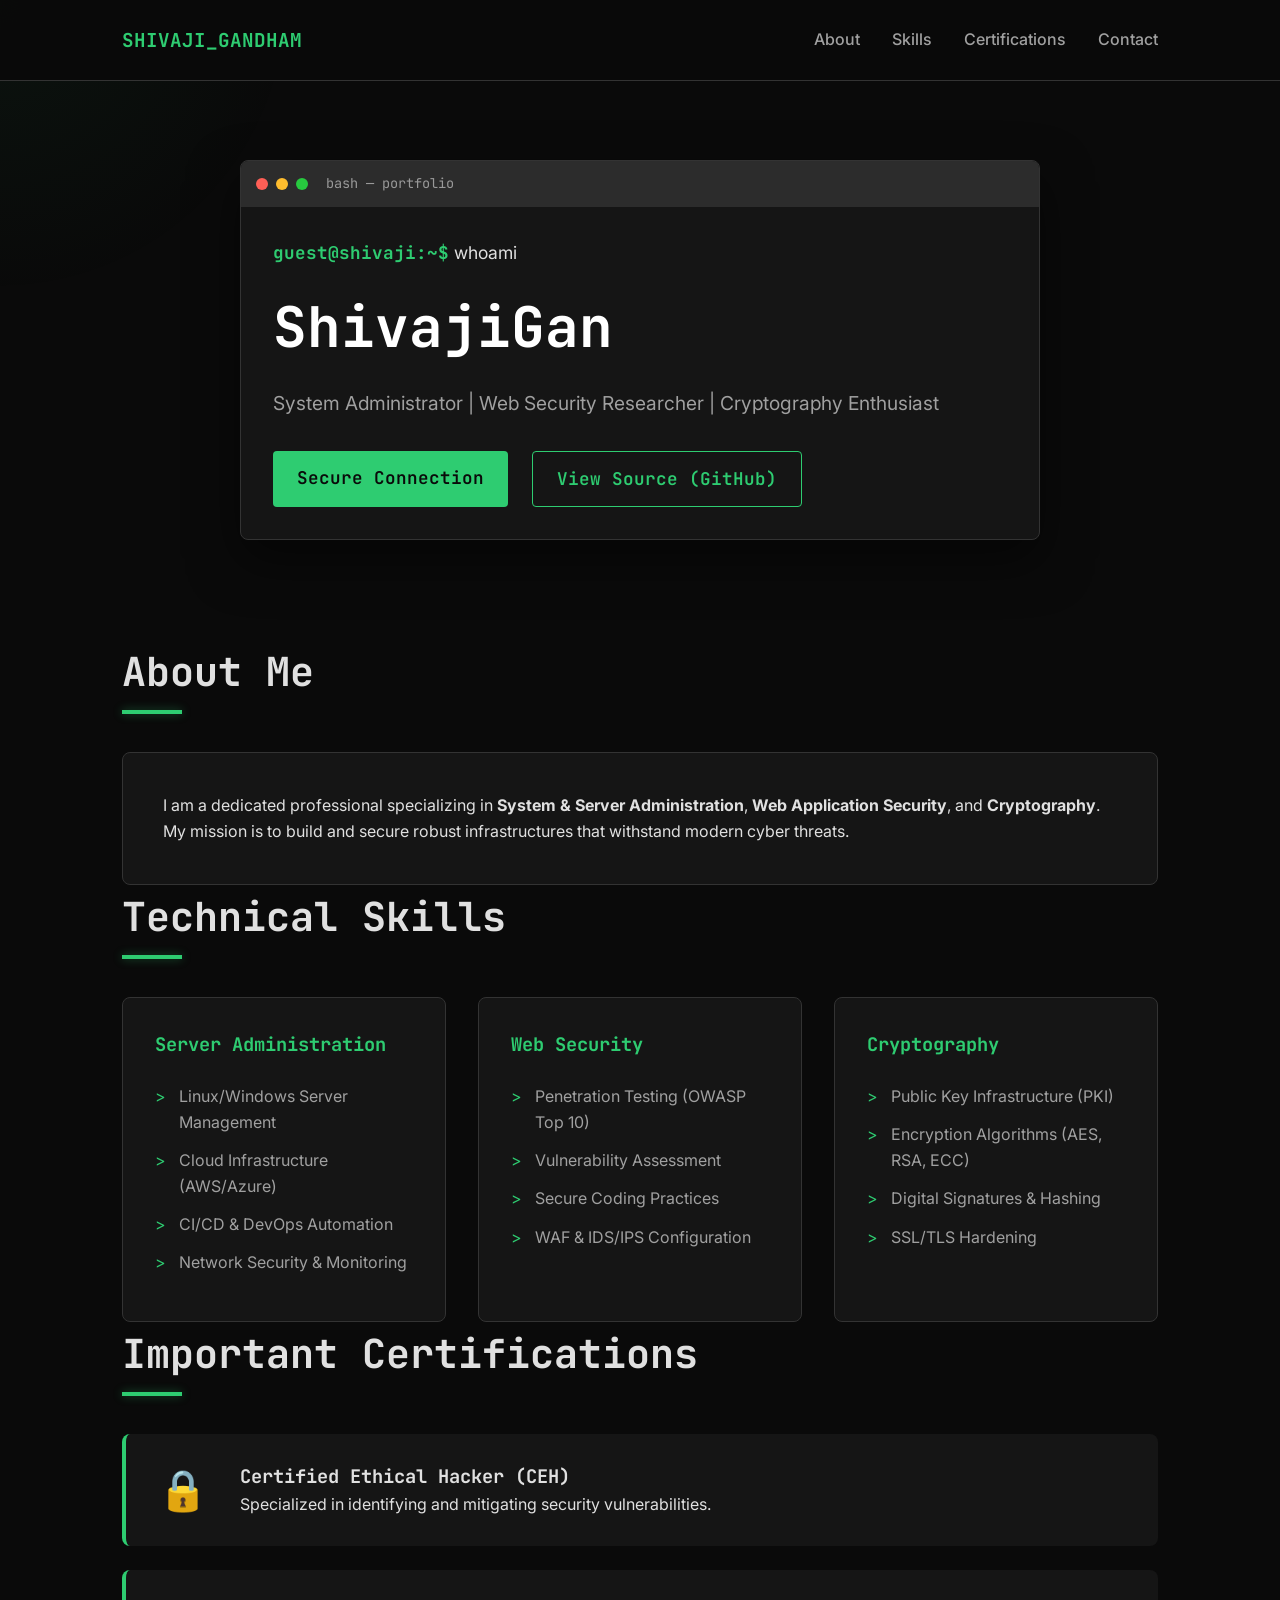
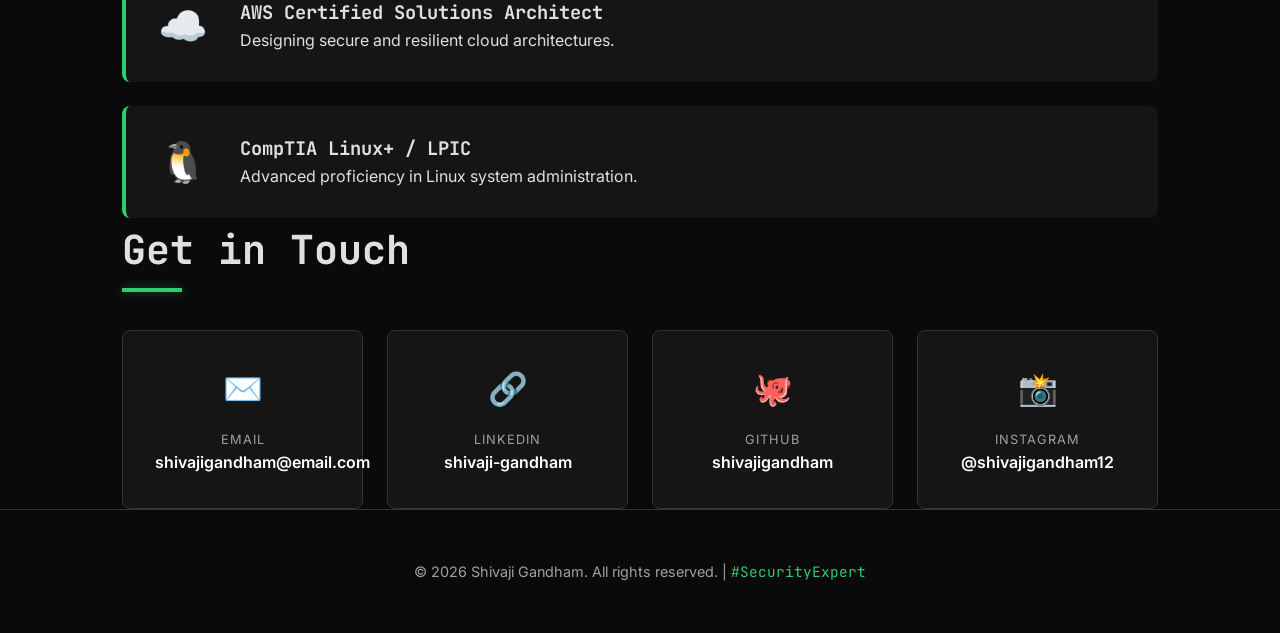
==== index.html @ beb2138f "Initial commit: Portfolio launch" ====
<!DOCTYPE html>
<html lang="en">
<head>
    <meta charset="UTF-8">
    <meta name="viewport" content="width=device-width, initial-scale=1.0">
    <title>Shivaji Gandham | Security Professional & SysAdmin</title>
    <link rel="stylesheet" href="style.css">
    <link rel="preconnect" href="https://fonts.googleapis.com">
    <link rel="preconnect" href="https://fonts.gstatic.com" crossorigin>
    <link href="https://fonts.googleapis.com/css2?family=JetBrains+Mono:wght@400;700&family=Inter:wght@400;600&display=swap" rel="stylesheet">
</head>
<body class="dark-mode">
    <div class="cursor-glow"></div>
    
    <header>
        <div class="container">
            <nav>
                <div class="logo">SHIVAJI_GANDHAM</div>
                <ul class="nav-links">
                    <li><a href="#about">About</a></li>
                    <li><a href="#skills">Skills</a></li>
                    <li><a href="#certifications">Certifications</a></li>
                    <li><a href="#contact">Contact</a></li>
                </ul>
            </nav>
        </div>
    </header>

    <main>
        <section id="hero" class="container">
            <div class="terminal-box">
                <div class="terminal-header">
                    <span class="dot red"></span>
                    <span class="dot yellow"></span>
                    <span class="dot green"></span>
                    <span class="terminal-title">bash — portfolio</span>
                </div>
                <div class="terminal-body">
                    <p><span class="prompt">guest@shivaji:~$</span> whoami</p>
                    <h1 id="typing-text">Shivaji Gandham</h1>
                    <p class="role">System Administrator | Web Security Researcher | Cryptography Enthusiast</p>
                    <div class="cta-buttons">
                        <a href="#contact" class="btn primary">Secure Connection</a>
                        <a href="https://github.com/shivajigandham" target="_blank" class="btn secondary">View Source (GitHub)</a>
                    </div>
                </div>
            </div>
        </section>

        <section id="about" class="container">
            <h2>About Me</h2>
            <div class="card">
                <p>
                    I am a dedicated professional specializing in <strong>System & Server Administration</strong>, 
                    <strong>Web Application Security</strong>, and <strong>Cryptography</strong>. My mission is to 
                    build and secure robust infrastructures that withstand modern cyber threats.
                </p>
            </div>
        </section>

        <section id="skills" class="container">
            <h2>Technical Skills</h2>
            <div class="skills-grid">
                <div class="skill-category">
                    <h3>Server Administration</h3>
                    <ul>
                        <li>Linux/Windows Server Management</li>
                        <li>Cloud Infrastructure (AWS/Azure)</li>
                        <li>CI/CD & DevOps Automation</li>
                        <li>Network Security & Monitoring</li>
                    </ul>
                </div>
                <div class="skill-category">
                    <h3>Web Security</h3>
                    <ul>
                        <li>Penetration Testing (OWASP Top 10)</li>
                        <li>Vulnerability Assessment</li>
                        <li>Secure Coding Practices</li>
                        <li>WAF & IDS/IPS Configuration</li>
                    </ul>
                </div>
                <div class="skill-category">
                    <h3>Cryptography</h3>
                    <ul>
                        <li>Public Key Infrastructure (PKI)</li>
                        <li>Encryption Algorithms (AES, RSA, ECC)</li>
                        <li>Digital Signatures & Hashing</li>
                        <li>SSL/TLS Hardening</li>
                    </ul>
                </div>
            </div>
        </section>

        <section id="certifications" class="container">
            <h2>Important Certifications</h2>
            <div class="cert-list">
                <div class="cert-item">
                    <span class="cert-icon">🔒</span>
                    <div class="cert-info">
                        <h3>Certified Ethical Hacker (CEH)</h3>
                        <p>Specialized in identifying and mitigating security vulnerabilities.</p>
                    </div>
                </div>
                <div class="cert-item">
                    <span class="cert-icon">☁️</span>
                    <div class="cert-info">
                        <h3>AWS Certified Solutions Architect</h3>
                        <p>Designing secure and resilient cloud architectures.</p>
                    </div>
                </div>
                <div class="cert-item">
                    <span class="cert-icon">🐧</span>
                    <div class="cert-info">
                        <h3>CompTIA Linux+ / LPIC</h3>
                        <p>Advanced proficiency in Linux system administration.</p>
                    </div>
                </div>
            </div>
        </section>

        <section id="contact" class="container">
            <h2>Get in Touch</h2>
            <div class="contact-grid">
                <a href="mailto:shivajigandham@email.com" class="contact-card">
                    <span class="icon">✉️</span>
                    <span class="label">Email</span>
                    <span class="value">shivajigandham@email.com</span>
                </a>
                <a href="https://www.linkedin.com/in/shivaji-gandham-00b8a121b/" target="_blank" class="contact-card">
                    <span class="icon">🔗</span>
                    <span class="label">LinkedIn</span>
                    <span class="value">shivaji-gandham</span>
                </a>
                <a href="https://github.com/shivajigandham" target="_blank" class="contact-card">
                    <span class="icon">🐙</span>
                    <span class="label">GitHub</span>
                    <span class="value">shivajigandham</span>
                </a>
                <a href="https://www.instagram.com/shivajigandham12/" target="_blank" class="contact-card">
                    <span class="icon">📸</span>
                    <span class="label">Instagram</span>
                    <span class="value">@shivajigandham12</span>
                </a>
            </div>
        </section>
    </main>

    <footer>
        <div class="container">
            <p>&copy; 2026 Shivaji Gandham. All rights reserved. | <span class="hash">#SecurityExpert</span></p>
        </div>
    </footer>

    <script src="script.js"></script>
</body>
</html>
---- style.css ----
:root {
    --bg-dark: #0a0a0a;
    --bg-card: #151515;
    --text-primary: #e0e0e0;
    --text-secondary: #a0a0a0;
    --accent: #2ecc71; /* A secure green accent */
    --accent-glow: rgba(46, 204, 113, 0.4);
    --terminal-header: #2c2c2c;
    --border: #333;
    --transition: all 0.3s cubic-bezier(0.4, 0, 0.2, 1);
}

* {
    margin: 0;
    padding: 0;
    box-sizing: border-box;
}

body {
    font-family: 'Inter', sans-serif;
    background-color: var(--bg-dark);
    color: var(--text-primary);
    line-height: 1.6;
    overflow-x: hidden;
}

h1, h2, h3, .logo, .prompt, .terminal-title, .hash {
    font-family: 'JetBrains Mono', monospace;
}

.container {
    max-width: 1100px;
    margin: 0 auto;
    padding: 0 2rem;
}

/* Header & Nav */
header {
    background: rgba(10, 10, 10, 0.95);
    backdrop-filter: blur(10px);
    position: fixed;
    width: 100%;
    z-index: 1000;
    border-bottom: 1px solid var(--border);
}

nav {
    display: flex;
    justify-content: space-between;
    align-items: center;
    height: 80px;
}

.logo {
    font-weight: 700;
    font-size: 1.2rem;
    color: var(--accent);
}

.nav-links {
    display: flex;
    list-style: none;
    gap: 2rem;
}

.nav-links a {
    text-decoration: none;
    color: var(--text-secondary);
    font-weight: 500;
    transition: var(--transition);
}

.nav-links a:hover {
    color: var(--accent);
}

/* Main Sections */
section {
    padding: 100px 0;
}

h2 {
    font-size: 2.5rem;
    margin-bottom: 3rem;
    position: relative;
    display: inline-block;
}

h2::after {
    content: '';
    position: absolute;
    bottom: -10px;
    left: 0;
    width: 60px;
    height: 4px;
    background: var(--accent);
    box-shadow: 0 0 10px var(--accent-glow);
}

/* Terminal Hero Section */
#hero {
    padding: 160px 0 100px;
    text-align: center;
}

.terminal-box {
    background: var(--bg-card);
    border: 1px solid var(--border);
    border-radius: 8px;
    overflow: hidden;
    max-width: 800px;
    margin: 0 auto;
    box-shadow: 0 20px 50px rgba(0,0,0,0.5);
    text-align: left;
}

.terminal-header {
    background: var(--terminal-header);
    padding: 12px 15px;
    display: flex;
    align-items: center;
    gap: 8px;
}

.dot {
    width: 12px;
    height: 12px;
    border-radius: 50%;
}

.red { background: #ff5f56; }
.yellow { background: #ffbd2e; }
.green { background: #27c93f; }

.terminal-title {
    margin-left: 10px;
    font-size: 0.85rem;
    color: #999;
}

.terminal-body {
    padding: 2rem;
    font-size: 1.1rem;
}

.prompt {
    color: var(--accent);
    font-weight: bold;
}

h1 {
    font-size: 3.5rem;
    margin: 1rem 0;
    color: white;
}

.role {
    font-size: 1.2rem;
    color: var(--text-secondary);
    margin-bottom: 2rem;
}

/* Buttons */
.cta-buttons {
    display: flex;
    gap: 1.5rem;
}

.btn {
    padding: 0.8rem 1.5rem;
    border-radius: 4px;
    text-decoration: none;
    font-weight: 600;
    transition: var(--transition);
    font-family: 'JetBrains Mono', monospace;
}

.btn.primary {
    background: var(--accent);
    color: #0a0a0a;
}

.btn.primary:hover {
    box-shadow: 0 0 20px var(--accent-glow);
    transform: translateY(-2px);
}

.btn.secondary {
    border: 1px solid var(--accent);
    color: var(--accent);
}

.btn.secondary:hover {
    background: rgba(46, 204, 113, 0.1);
    transform: translateY(-2px);
}

/* Cards & Grid Layouts */
.card {
    background: var(--bg-card);
    padding: 2.5rem;
    border-radius: 8px;
    border: 1px solid var(--border);
}

.skills-grid {
    display: grid;
    grid-template-columns: repeat(auto-fit, minmax(300px, 1fr));
    gap: 2rem;
}

.skill-category {
    background: var(--bg-card);
    padding: 2rem;
    border-radius: 8px;
    border: 1px solid var(--border);
    transition: var(--transition);
}

.skill-category:hover {
    border-color: var(--accent);
    transform: translateY(-5px);
}

.skill-category h3 {
    color: var(--accent);
    margin-bottom: 1.5rem;
}

.skill-category ul {
    list-style: none;
}

.skill-category li {
    margin-bottom: 0.8rem;
    position: relative;
    padding-left: 1.5rem;
    color: var(--text-secondary);
}

.skill-category li::before {
    content: '>';
    position: absolute;
    left: 0;
    color: var(--accent);
}

/* Certifications */
.cert-list {
    display: flex;
    flex-direction: column;
    gap: 1.5rem;
}

.cert-item {
    display: flex;
    align-items: center;
    gap: 2rem;
    background: var(--bg-card);
    padding: 1.5rem 2rem;
    border-radius: 8px;
    border-left: 4px solid var(--accent);
}

.cert-icon {
    font-size: 2.5rem;
}

/* Contact Grid */
.contact-grid {
    display: grid;
    grid-template-columns: repeat(auto-fit, minmax(240px, 1fr));
    gap: 1.5rem;
}

.contact-card {
    display: flex;
    flex-direction: column;
    background: var(--bg-card);
    padding: 2rem;
    border-radius: 8px;
    text-decoration: none;
    border: 1px solid var(--border);
    transition: var(--transition);
    text-align: center;
}

.contact-card:hover {
    border-color: var(--accent);
    transform: translateY(-5px);
}

.contact-card .icon {
    font-size: 2rem;
    margin-bottom: 1rem;
}

.contact-card .label {
    font-size: 0.8rem;
    text-transform: uppercase;
    color: var(--text-secondary);
    letter-spacing: 1px;
}

.contact-card .value {
    color: white;
    font-weight: 600;
}

/* Footer */
footer {
    padding: 50px 0;
    text-align: center;
    border-top: 1px solid var(--border);
    color: var(--text-secondary);
    font-size: 0.9rem;
}

.hash { color: var(--accent); }

/* Responsive */
@media (max-width: 768px) {
    h1 { font-size: 2.5rem; }
    .nav-links { display: none; }
    .cta-buttons { flex-direction: column; }
}

/* Cursor Glow Effect */
.cursor-glow {
    position: fixed;
    width: 600px;
    height: 600px;
    background: radial-gradient(circle, rgba(46, 204, 113, 0.05) 0%, transparent 70%);
    pointer-events: none;
    z-index: -1;
    transform: translate(-50%, -50%);
}
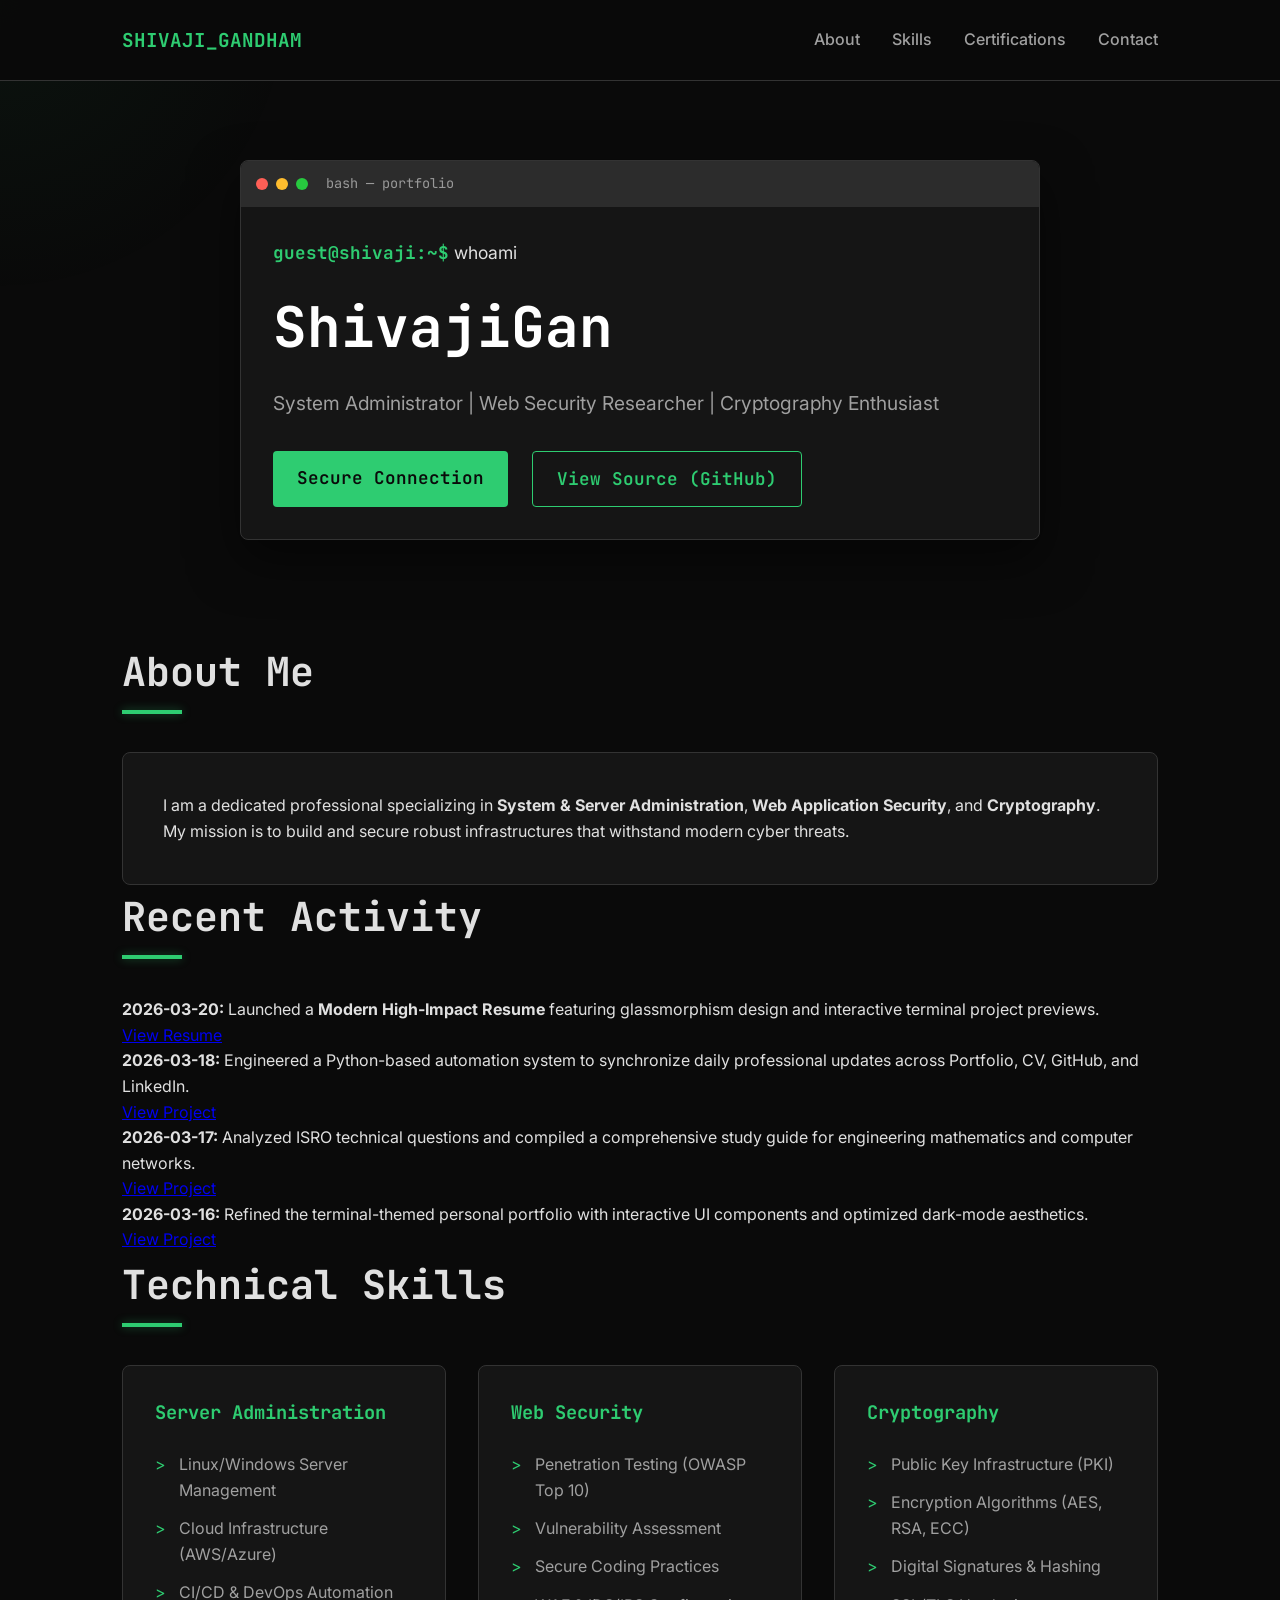
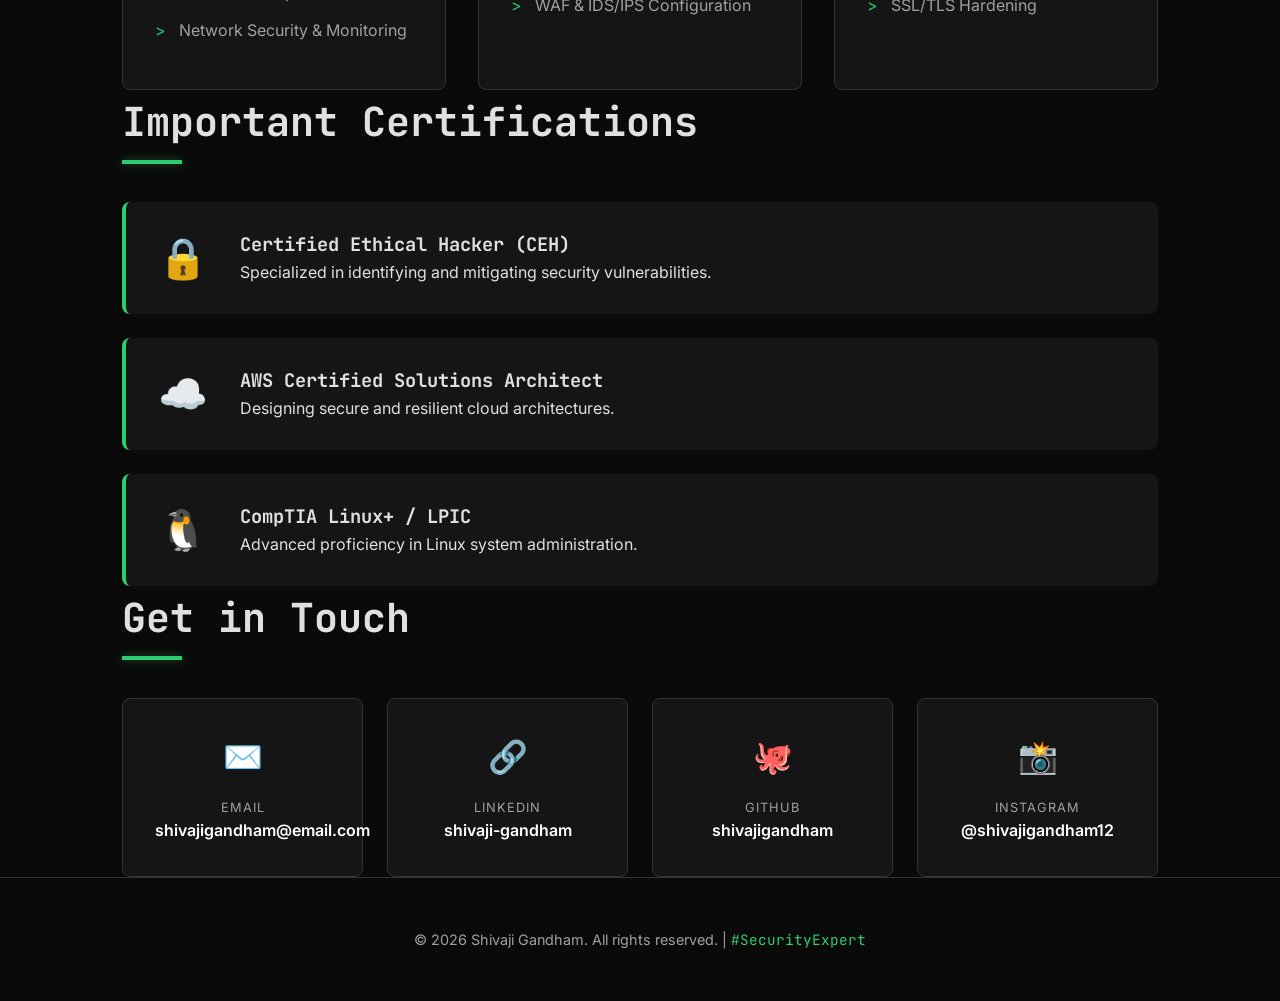
==== commit 264f73cd: "Update portfolio with link to Modern Resume 2026" ====
--- a/index.html
+++ b/index.html
@@ -55,6 +55,30 @@
                     <strong>Web Application Security</strong>, and <strong>Cryptography</strong>. My mission is to 
                     build and secure robust infrastructures that withstand modern cyber threats.
                 </p>
+            </div>
+        </section>
+
+        <section id="activity" class="container">
+            <h2>Recent Activity</h2>
+            <div id="activity-list" class="activity-grid">
+                <!-- AUTOMATION_START -->
+                <div class="activity-card">
+                    <p><strong>2026-03-20:</strong> Launched a <strong>Modern High-Impact Resume</strong> featuring glassmorphism design and interactive terminal project previews.</p>
+                    <a href="resume-2026.html" class="activity-link">View Resume</a>
+                </div>
+                <div class="activity-card">
+                    <p><strong>2026-03-18:</strong> Engineered a Python-based automation system to synchronize daily professional updates across Portfolio, CV, GitHub, and LinkedIn.</p>
+                    <a href="https://github.com/shivajigandham" target="_blank" class="activity-link">View Project</a>
+                </div>
+                <div class="activity-card">
+                    <p><strong>2026-03-17:</strong> Analyzed ISRO technical questions and compiled a comprehensive study guide for engineering mathematics and computer networks.</p>
+                    <a href="https://github.com/shivajigandham" target="_blank" class="activity-link">View Project</a>
+                </div>
+                <div class="activity-card">
+                    <p><strong>2026-03-16:</strong> Refined the terminal-themed personal portfolio with interactive UI components and optimized dark-mode aesthetics.</p>
+                    <a href="https://github.com/shivajigandham/portfolio-shivaji" target="_blank" class="activity-link">View Project</a>
+                </div>
+                <!-- AUTOMATION_END -->
             </div>
         </section>
 
